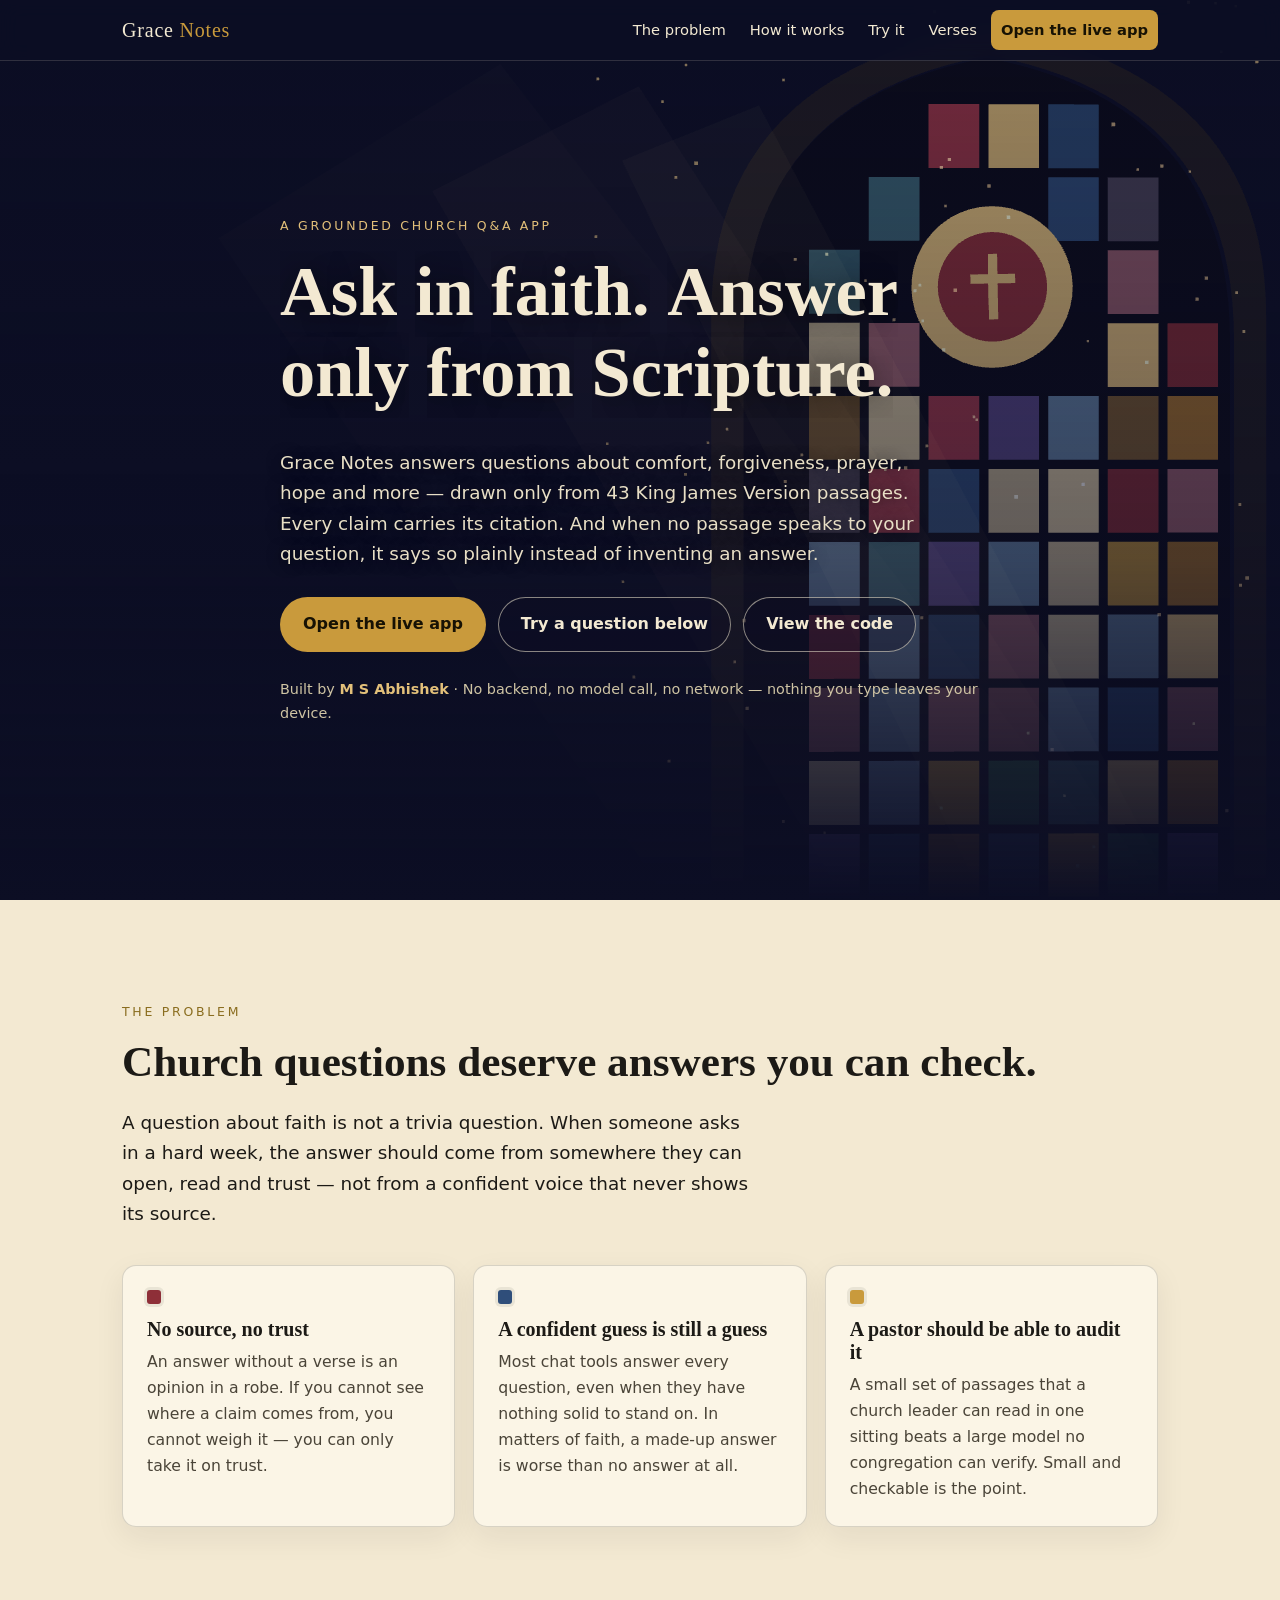
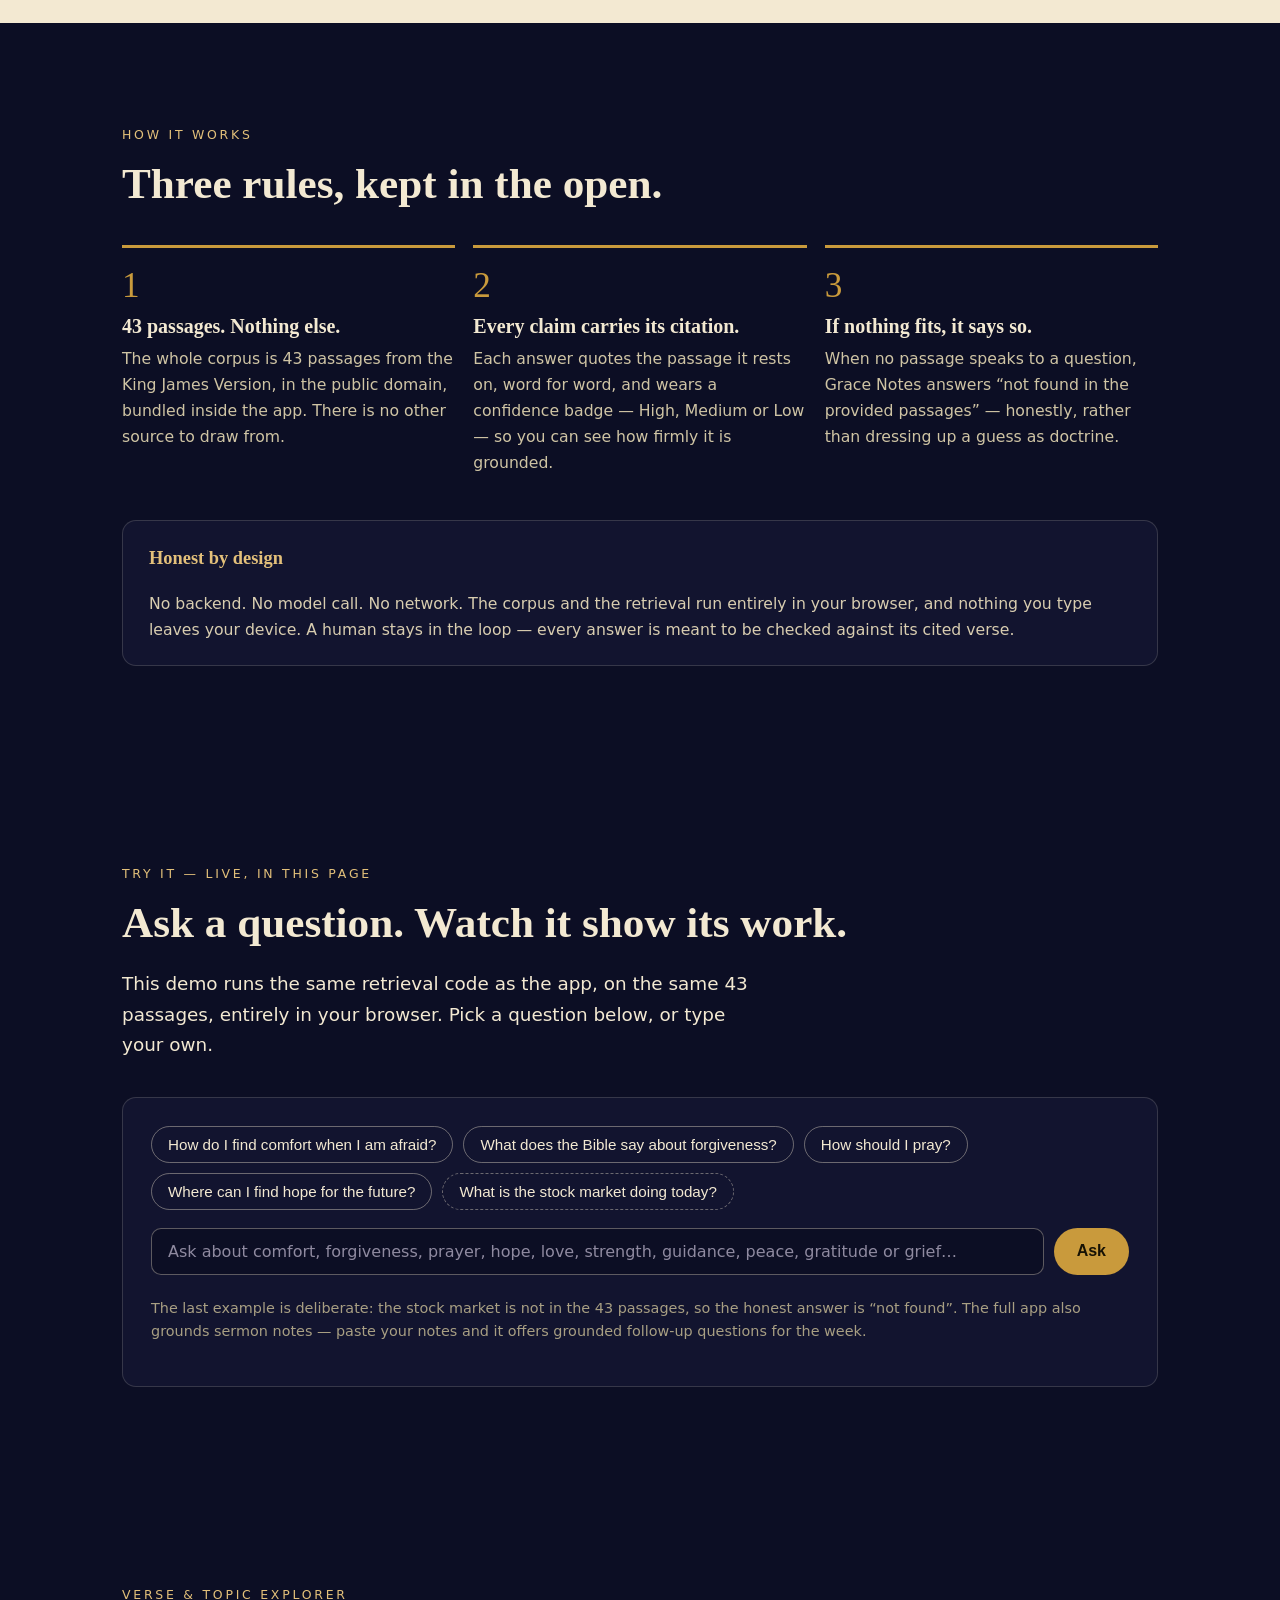
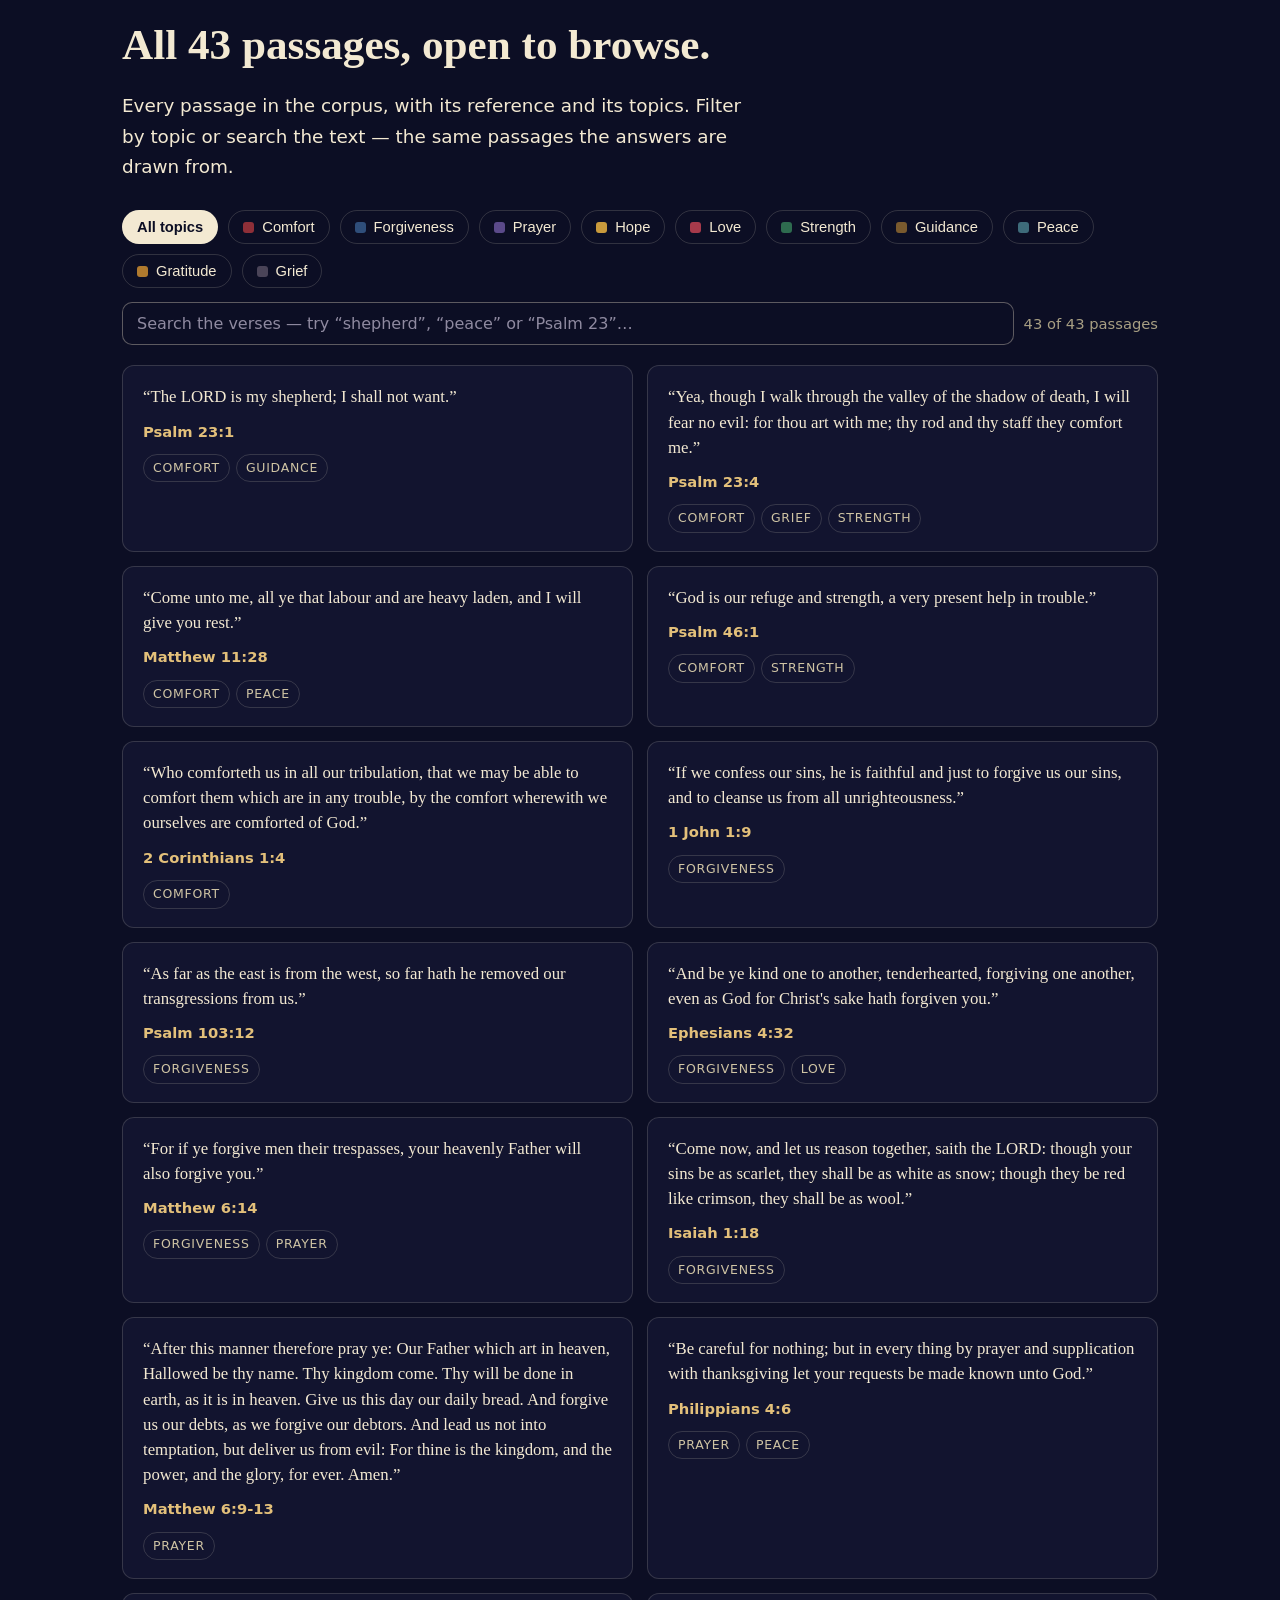
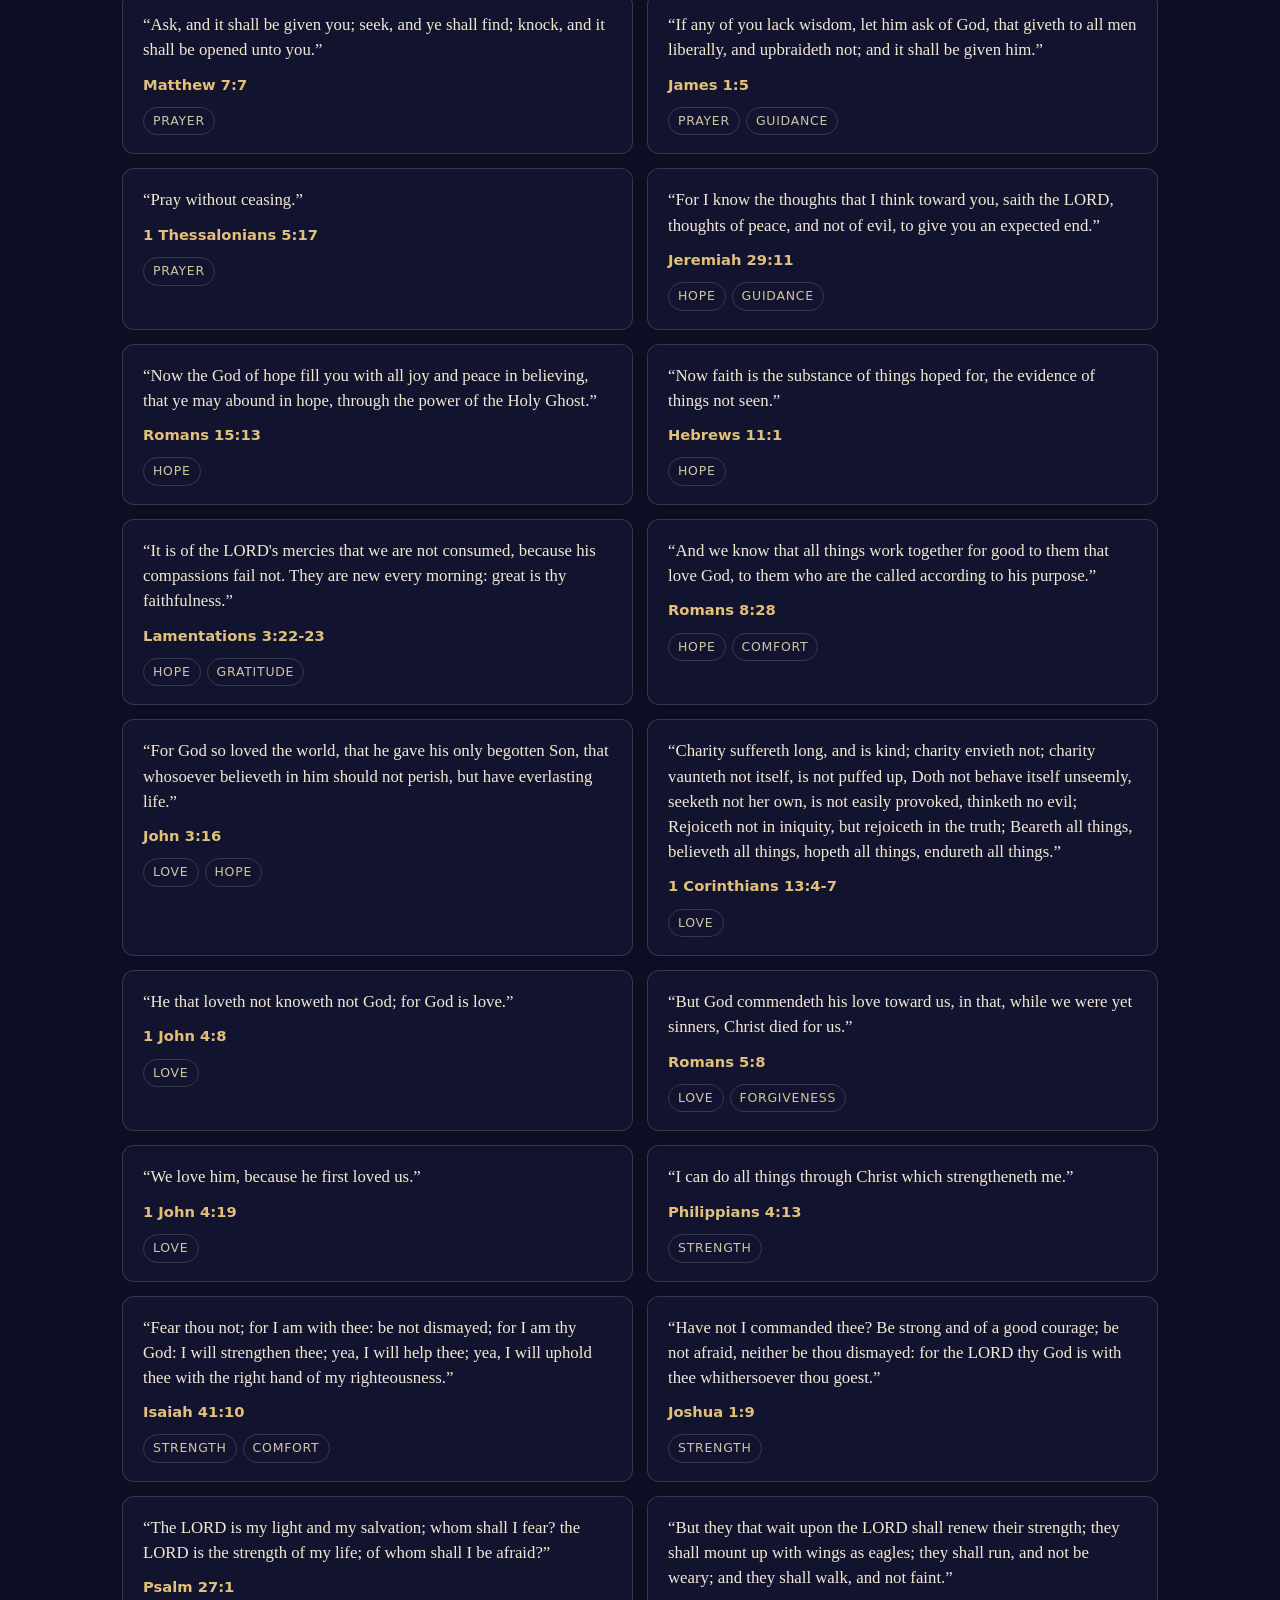
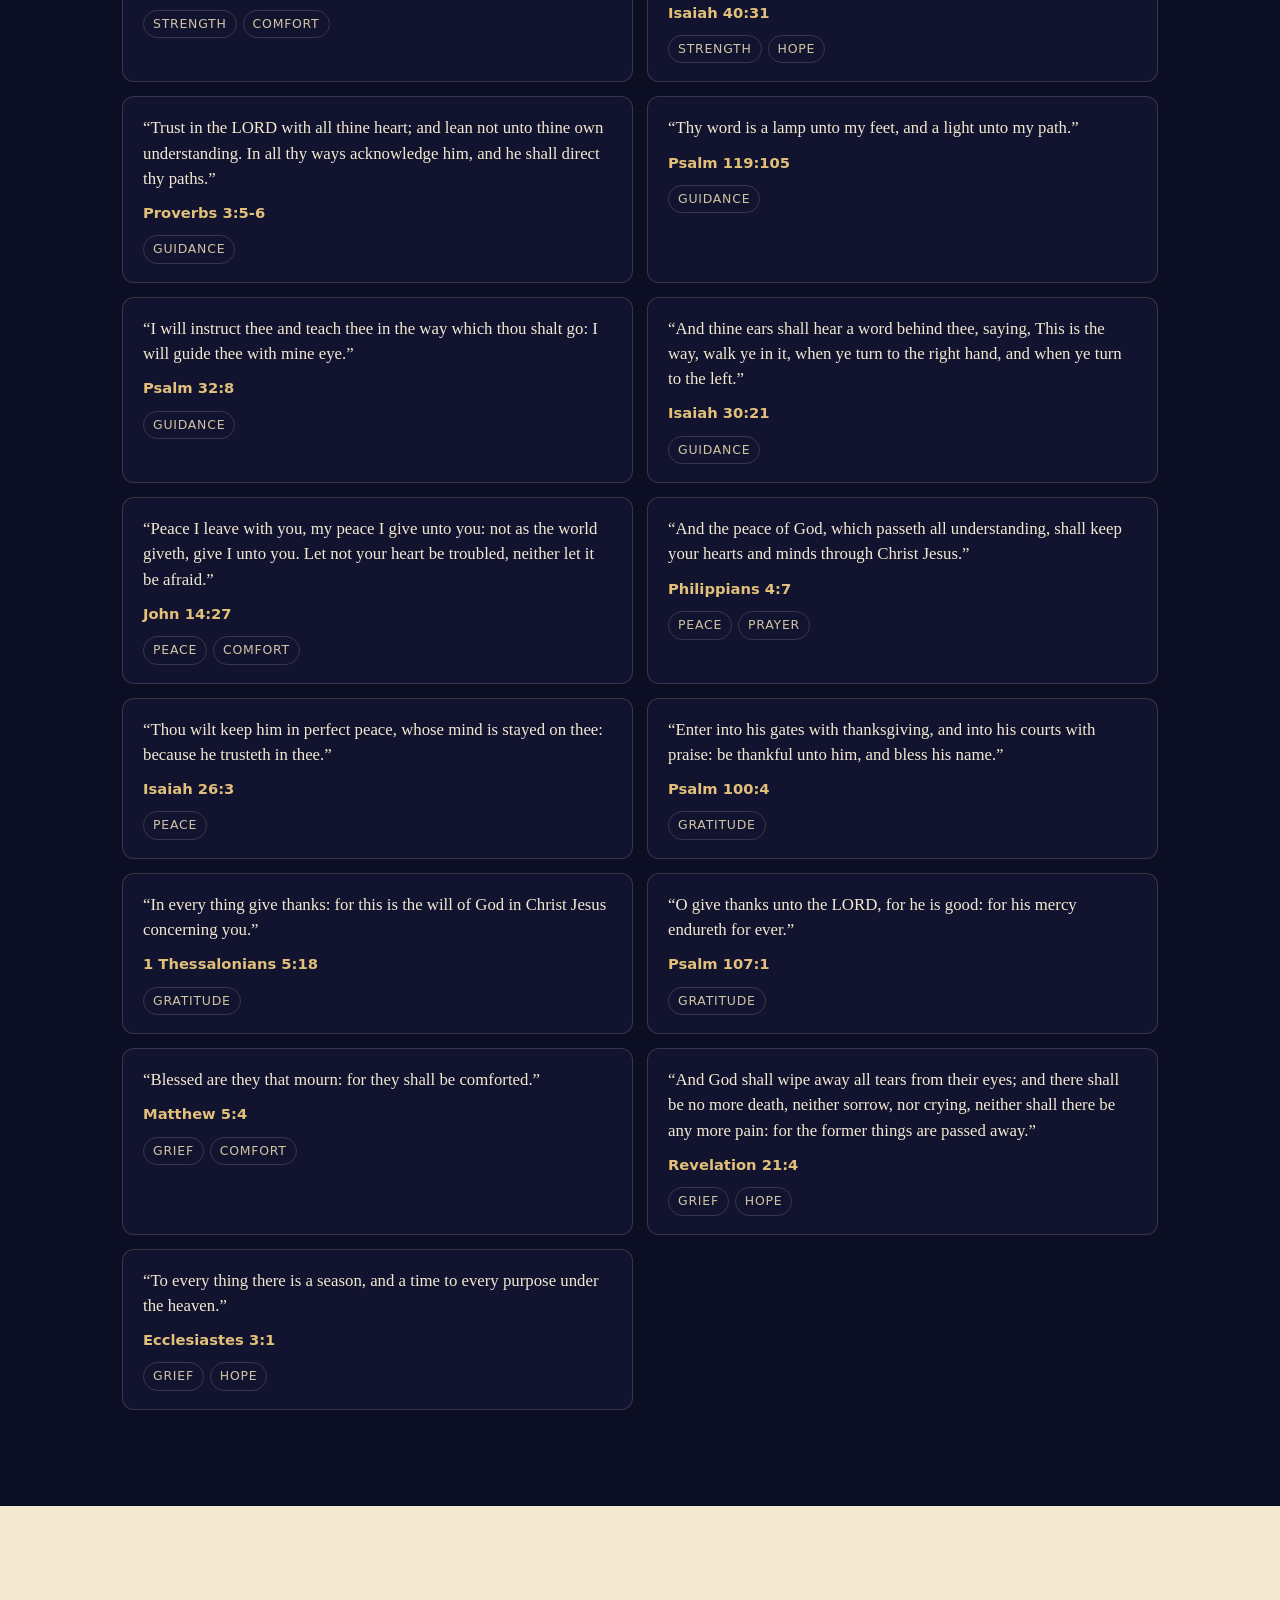
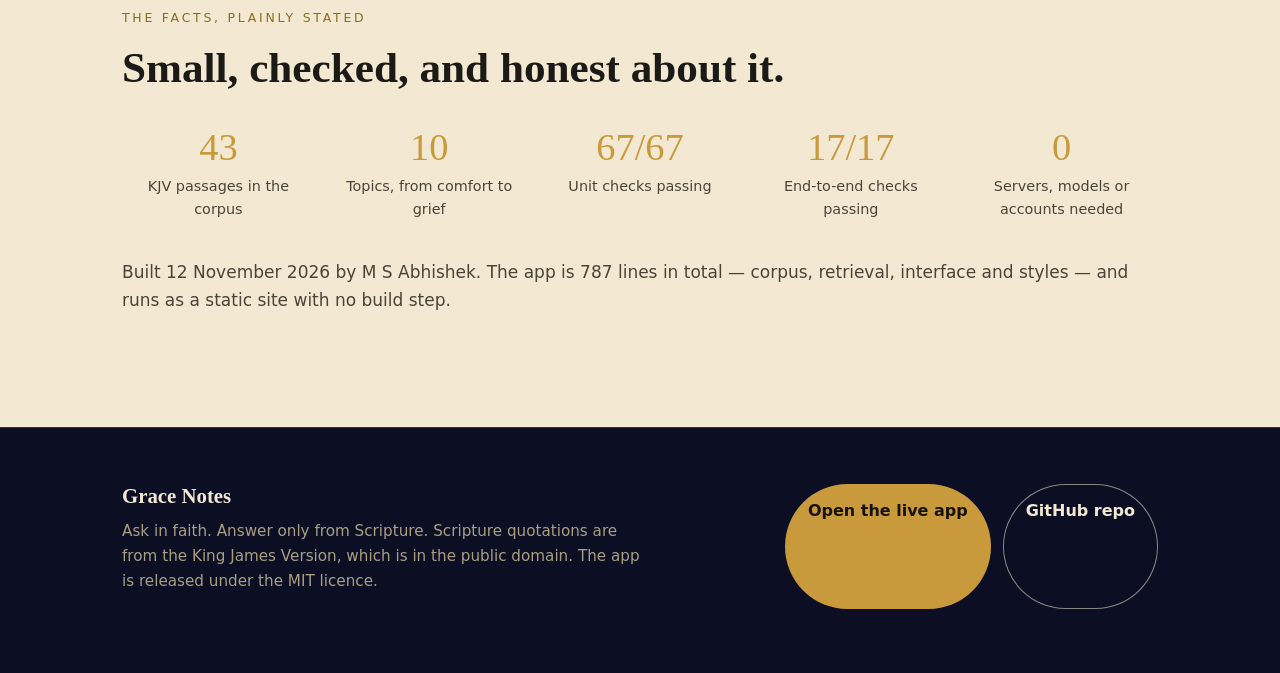
==== docs/index.html @ 662c493d "3D landing site: stained-glass cathedral hero (real Three.js r160), live grounded Q&A demo" ====
<!DOCTYPE html>
<html lang="en-GB">
<head>
<meta charset="utf-8">
<meta name="viewport" content="width=device-width, initial-scale=1">
<title>Grace Notes — Ask in faith. Answer only from Scripture.</title>
<meta name="description" content="Grace Notes is a small church Q&A app. Every answer comes from 43 King James Version passages, each claim with its citation. If no passage speaks to your question, it says so plainly.">
<link rel="icon" href="data:image/svg+xml,%3Csvg xmlns='http://www.w3.org/2000/svg' viewBox='0 0 32 32'%3E%3Crect width='32' height='32' rx='6' fill='%230c0e24'/%3E%3Cpath d='M16 4 L24 12 L24 26 L8 26 L8 12 Z' fill='%23c99a3c'/%3E%3Crect x='14' y='12' width='4' height='12' fill='%230c0e24'/%3E%3Crect x='10' y='17' width='12' height='3' fill='%230c0e24'/%3E%3C/svg%3E">
<link rel="stylesheet" href="css/style.css">
</head>
<body>

<header class="site-header">
  <div class="wrap">
    <a class="brand" href="#top">Grace <span>Notes</span></a>
    <nav aria-label="Sections">
      <a href="#problem">The problem</a>
      <a href="#how">How it works</a>
      <a href="#try">Try it</a>
      <a href="#verses">Verses</a>
      <a class="nav-cta" href="https://grace-notes-60qo0zrop-m-s-abhisheks-projects.vercel.app" target="_blank" rel="noopener">Open the live app</a>
    </nav>
  </div>
</header>

<main id="top">

  <!-- HERO -->
  <section class="hero" aria-label="Grace Notes">
    <canvas id="hero-canvas" aria-hidden="true"></canvas>
    <div class="wrap">
      <div class="hero-content">
        <p class="eyebrow">A grounded church Q&amp;A app</p>
        <h1 class="kinetic" id="hero-title">Ask in faith. Answer only from Scripture.</h1>
        <p class="lede">Grace Notes answers questions about comfort, forgiveness, prayer, hope and more — drawn only from 43 King James Version passages. Every claim carries its citation. And when no passage speaks to your question, it says so plainly instead of inventing an answer.</p>
        <div class="hero-actions">
          <a class="btn btn-gold" href="https://grace-notes-60qo0zrop-m-s-abhisheks-projects.vercel.app" target="_blank" rel="noopener">Open the live app</a>
          <a class="btn btn-ghost" href="#try">Try a question below</a>
          <a class="btn btn-ghost" href="https://github.com/MSAbhishek22/grace-notes" target="_blank" rel="noopener">View the code</a>
        </div>
        <p class="hero-note">Built by <strong>M S Abhishek</strong> · No backend, no model call, no network — nothing you type leaves your device.</p>
      </div>
    </div>
  </section>

  <!-- PROBLEM -->
  <section class="section section-light" id="problem">
    <div class="wrap">
      <p class="eyebrow reveal">The problem</p>
      <h2 class="reveal">Church questions deserve answers you can check.</h2>
      <p class="lede reveal" data-delay="1">A question about faith is not a trivia question. When someone asks in a hard week, the answer should come from somewhere they can open, read and trust — not from a confident voice that never shows its source.</p>
      <div class="cards">
        <article class="card reveal">
          <div class="pane-dot" style="background:#8e2f38"></div>
          <h3>No source, no trust</h3>
          <p>An answer without a verse is an opinion in a robe. If you cannot see where a claim comes from, you cannot weigh it — you can only take it on trust.</p>
        </article>
        <article class="card reveal" data-delay="1">
          <div class="pane-dot" style="background:#2f4e7a"></div>
          <h3>A confident guess is still a guess</h3>
          <p>Most chat tools answer every question, even when they have nothing solid to stand on. In matters of faith, a made-up answer is worse than no answer at all.</p>
        </article>
        <article class="card reveal" data-delay="2">
          <div class="pane-dot" style="background:#c99a3c"></div>
          <h3>A pastor should be able to audit it</h3>
          <p>A small set of passages that a church leader can read in one sitting beats a large model no congregation can verify. Small and checkable is the point.</p>
        </article>
      </div>
    </div>
  </section>

  <!-- HOW IT WORKS -->
  <section class="section" id="how">
    <div class="wrap">
      <p class="eyebrow reveal">How it works</p>
      <h2 class="reveal">Three rules, kept in the open.</h2>
      <div class="steps">
        <div class="step reveal">
          <div class="num">1</div>
          <h3>43 passages. Nothing else.</h3>
          <p>The whole corpus is 43 passages from the King James Version, in the public domain, bundled inside the app. There is no other source to draw from.</p>
        </div>
        <div class="step reveal" data-delay="1">
          <div class="num">2</div>
          <h3>Every claim carries its citation.</h3>
          <p>Each answer quotes the passage it rests on, word for word, and wears a confidence badge — High, Medium or Low — so you can see how firmly it is grounded.</p>
        </div>
        <div class="step reveal" data-delay="2">
          <div class="num">3</div>
          <h3>If nothing fits, it says so.</h3>
          <p>When no passage speaks to a question, Grace Notes answers “not found in the provided passages” — honestly, rather than dressing up a guess as doctrine.</p>
        </div>
      </div>
      <div class="honesty-strip reveal">
        <strong>Honest by design</strong>
        <p>No backend. No model call. No network. The corpus and the retrieval run entirely in your browser, and nothing you type leaves your device. A human stays in the loop — every answer is meant to be checked against its cited verse.</p>
      </div>
    </div>
  </section>

  <!-- LIVE DEMO -->
  <section class="section" id="try">
    <div class="wrap">
      <p class="eyebrow reveal">Try it — live, in this page</p>
      <h2 class="reveal">Ask a question. Watch it show its work.</h2>
      <p class="lede reveal" data-delay="1">This demo runs the same retrieval code as the app, on the same 43 passages, entirely in your browser. Pick a question below, or type your own.</p>
      <div class="demo-box reveal" data-delay="2">
        <div class="chips" role="group" aria-label="Example questions">
          <button type="button" class="chip" data-q="How do I find comfort when I am afraid?">How do I find comfort when I am afraid?</button>
          <button type="button" class="chip" data-q="What does the Bible say about forgiveness?">What does the Bible say about forgiveness?</button>
          <button type="button" class="chip" data-q="How should I pray?">How should I pray?</button>
          <button type="button" class="chip" data-q="Where can I find hope for the future?">Where can I find hope for the future?</button>
          <button type="button" class="chip chip-honest" data-q="What is the stock market doing today?">What is the stock market doing today?</button>
        </div>
        <form class="ask-row" id="ask-form">
          <label for="ask-input" class="sr-only" style="position:absolute;width:1px;height:1px;overflow:hidden;clip:rect(0 0 0 0);white-space:nowrap">Your question</label>
          <input id="ask-input" type="text" maxlength="500" autocomplete="off"
            placeholder="Ask about comfort, forgiveness, prayer, hope, love, strength, guidance, peace, gratitude or grief…">
          <button class="btn btn-gold" type="submit">Ask</button>
        </form>
        <div class="answer" id="answer" aria-live="polite"></div>
        <p class="demo-note">The last example is deliberate: the stock market is not in the 43 passages, so the honest answer is “not found”. The full app also grounds sermon notes — paste your notes and it offers grounded follow-up questions for the week.</p>
      </div>
    </div>
  </section>

  <!-- VERSE EXPLORER -->
  <section class="section" id="verses">
    <div class="wrap">
      <p class="eyebrow reveal">Verse &amp; topic explorer</p>
      <h2 class="reveal">All 43 passages, open to browse.</h2>
      <p class="lede reveal" data-delay="1">Every passage in the corpus, with its reference and its topics. Filter by topic or search the text — the same passages the answers are drawn from.</p>
      <div class="topic-filter reveal" data-delay="2" id="topic-filter" role="group" aria-label="Filter by topic"></div>
      <div class="explorer-tools reveal" data-delay="2">
        <label for="verse-search" class="sr-only" style="position:absolute;width:1px;height:1px;overflow:hidden;clip:rect(0 0 0 0);white-space:nowrap">Search passages</label>
        <input id="verse-search" type="search" placeholder="Search the verses — try “shepherd”, “peace” or “Psalm 23”…">
        <span class="explorer-count" id="verse-count"></span>
      </div>
      <div class="verse-grid" id="verse-grid"></div>
    </div>
  </section>

  <!-- FACTS -->
  <section class="section section-light" id="facts">
    <div class="wrap">
      <p class="eyebrow reveal">The facts, plainly stated</p>
      <h2 class="reveal">Small, checked, and honest about it.</h2>
      <div class="facts">
        <div class="fact reveal"><div class="num">43</div><div class="lbl">KJV passages in the corpus</div></div>
        <div class="fact reveal" data-delay="1"><div class="num">10</div><div class="lbl">Topics, from comfort to grief</div></div>
        <div class="fact reveal" data-delay="1"><div class="num">67/67</div><div class="lbl">Unit checks passing</div></div>
        <div class="fact reveal" data-delay="2"><div class="num">17/17</div><div class="lbl">End-to-end checks passing</div></div>
        <div class="fact reveal" data-delay="2"><div class="num">0</div><div class="lbl">Servers, models or accounts needed</div></div>
      </div>
      <p class="reveal" style="margin-top:36px; color:var(--ink-soft)">Built 12 November 2026 by M S Abhishek. The app is 787 lines in total — corpus, retrieval, interface and styles — and runs as a static site with no build step.</p>
    </div>
  </section>

</main>

<footer class="site-footer">
  <div class="wrap foot-grid">
    <div>
      <h3>Grace Notes</h3>
      <p>Ask in faith. Answer only from Scripture. Scripture quotations are from the King James Version, which is in the public domain. The app is released under the MIT licence.</p>
    </div>
    <div class="foot-links">
      <a class="btn btn-gold" href="https://grace-notes-60qo0zrop-m-s-abhisheks-projects.vercel.app" target="_blank" rel="noopener">Open the live app</a>
      <a class="btn btn-ghost" href="https://github.com/MSAbhishek22/grace-notes" target="_blank" rel="noopener">GitHub repo</a>
    </div>
  </div>
</footer>

<script src="js/corpus.js"></script>
<script src="js/retrieval.js"></script>
<script src="js/main.js"></script>
<script type="module" src="js/hero.js"></script>
</body>
</html>
---- docs/css/style.css ----
/* Grace Notes — landing site.
   Styles: stained-glass colour + cinematic light + parchment editorial.
   Animation: scroll reveal + kinetic typography + parallax. Transform + opacity only. */
:root {
  --night: #0c0e24;
  --night-2: #12142f;
  --night-3: #1a1d40;
  --parchment: #f3e9d2;
  --parchment-2: #eadfc3;
  --ink: #1c1a16;
  --ink-soft: #4a4438;
  --gold: #c99a3c;
  --gold-soft: #e3c07a;
  --line-dark: rgba(243, 233, 210, 0.16);
  --line-light: rgba(28, 26, 22, 0.16);
  --radius: 14px;
  --serif: "Iowan Old Style", "Palatino Linotype", Palatino, Georgia, serif;
  --sans: system-ui, -apple-system, "Segoe UI", Roboto, Helvetica, Arial, sans-serif;
}

* { box-sizing: border-box; }

html { scroll-behavior: smooth; }

body {
  margin: 0;
  background: var(--night);
  color: var(--parchment);
  font-family: var(--sans);
  font-size: 17px;
  line-height: 1.65;
  -webkit-font-smoothing: antialiased;
}

a { color: var(--gold-soft); }
a:focus-visible, button:focus-visible, input:focus-visible {
  outline: 3px solid var(--gold);
  outline-offset: 3px;
}

h1, h2, h3 { font-family: var(--serif); font-weight: 600; line-height: 1.15; margin: 0 0 0.5em; }
p { margin: 0 0 1em; }

.wrap { max-width: 1080px; margin: 0 auto; padding: 0 22px; }

.eyebrow {
  display: inline-block;
  font-size: 0.78rem;
  letter-spacing: 0.22em;
  text-transform: uppercase;
  color: var(--gold-soft);
  margin-bottom: 14px;
}

.section { padding: 96px 0; }
.section h2 { font-size: clamp(1.9rem, 4vw, 2.7rem); }
.lede { font-size: 1.15rem; max-width: 640px; }

/* ---------- Header ---------- */
.site-header {
  position: fixed; inset: 0 0 auto 0; z-index: 20;
  background: rgba(12, 14, 36, 0.82);
  backdrop-filter: blur(10px);
  border-bottom: 1px solid var(--line-dark);
}
.site-header .wrap {
  display: flex; align-items: center; gap: 18px;
  min-height: 60px; padding-top: 0; padding-bottom: 0;
}
.brand {
  font-family: var(--serif); font-size: 1.25rem; letter-spacing: 0.04em;
  color: var(--parchment); text-decoration: none; white-space: nowrap;
}
.brand span { color: var(--gold); }
.site-header nav { margin-left: auto; display: flex; gap: 4px; flex-wrap: wrap; }
.site-header nav a {
  color: var(--parchment); text-decoration: none; font-size: 0.92rem;
  padding: 8px 10px; border-radius: 8px;
}
.site-header nav a:hover { background: rgba(243, 233, 210, 0.1); }
.nav-cta {
  background: var(--gold); color: #171204 !important; font-weight: 600;
}
.nav-cta:hover { background: var(--gold-soft) !important; }

/* ---------- Hero ---------- */
.hero { position: relative; min-height: 100svh; display: flex; align-items: center; overflow: hidden; }
#hero-canvas {
  position: absolute; inset: 0; width: 100%; height: 100%;
  display: block;
}
.hero::after {
  content: ""; position: absolute; inset: 0; pointer-events: none;
  background: linear-gradient(180deg, rgba(12,14,36,0.25) 0%, rgba(12,14,36,0.55) 62%, var(--night) 100%);
}
.hero-content { position: relative; z-index: 2; padding: 140px 0 90px; max-width: 720px; }
.hero h1 {
  font-size: clamp(2.6rem, 6.4vw, 4.4rem);
  text-shadow: 0 2px 30px rgba(0, 0, 0, 0.6);
}
.hero h1 em { font-style: normal; color: var(--gold-soft); }
.hero .lede { color: #e8dfc6; text-shadow: 0 1px 14px rgba(0, 0, 0, 0.7); }
.hero-actions { display: flex; gap: 12px; flex-wrap: wrap; margin-top: 28px; }
.btn {
  display: inline-block; padding: 13px 22px; border-radius: 999px;
  font-weight: 600; font-size: 1rem; text-decoration: none; border: 1px solid transparent;
  cursor: pointer; transition: transform 0.25s ease, opacity 0.25s ease, background 0.25s ease;
}
.btn:hover { transform: translateY(-2px); }
.btn-gold { background: var(--gold); color: #171204; }
.btn-gold:hover { background: var(--gold-soft); }
.btn-ghost { border-color: rgba(243, 233, 210, 0.55); color: var(--parchment); background: rgba(12, 14, 36, 0.35); }
.btn-ghost:hover { border-color: var(--parchment); }
.hero-note { margin-top: 26px; font-size: 0.9rem; color: #cfc4a4; }
.hero-note strong { color: var(--gold-soft); font-weight: 600; }

/* Kinetic typography: words rise in one by one. Transform + opacity only. */
.kinetic .word {
  display: inline-block; overflow: hidden; vertical-align: bottom; padding-bottom: 0.08em; margin-bottom: -0.08em;
}
.kinetic .word > span {
  display: inline-block; transform: translateY(110%); opacity: 0;
  transition: transform 0.7s cubic-bezier(0.2, 0.7, 0.2, 1), opacity 0.7s ease;
}
.kinetic.in .word > span { transform: translateY(0); opacity: 1; }

/* Scroll reveal. Transform + opacity only. */
.reveal { opacity: 0; transform: translateY(26px); transition: opacity 0.7s ease, transform 0.7s cubic-bezier(0.2, 0.7, 0.2, 1); }
.reveal.in { opacity: 1; transform: translateY(0); }
.reveal[data-delay="1"] { transition-delay: 0.12s; }
.reveal[data-delay="2"] { transition-delay: 0.24s; }
.reveal[data-delay="3"] { transition-delay: 0.36s; }

/* ---------- Light (parchment) sections ---------- */
.section-light { background: var(--parchment); color: var(--ink); }
.section-light .eyebrow { color: #8a6d1f; }
.section-light a { color: #7a5c14; }

/* ---------- Problem ---------- */
.cards { display: grid; grid-template-columns: repeat(3, 1fr); gap: 18px; margin-top: 36px; }
.card {
  background: #fbf5e6; border: 1px solid var(--line-light);
  border-radius: var(--radius); padding: 24px;
  box-shadow: 0 10px 30px rgba(28, 26, 22, 0.07);
}
.card h3 { font-size: 1.25rem; margin-bottom: 8px; }
.card p { color: var(--ink-soft); margin: 0; font-size: 0.98rem; }
.card .pane-dot {
  width: 14px; height: 14px; border-radius: 3px; margin-bottom: 14px;
  box-shadow: 0 0 0 3px rgba(28, 26, 22, 0.08);
}

/* ---------- How it works ---------- */
.steps { display: grid; grid-template-columns: repeat(3, 1fr); gap: 18px; margin-top: 36px; counter-reset: step; }
.step {
  border-top: 3px solid var(--gold); padding-top: 20px;
}
.step .num {
  font-family: var(--serif); font-size: 2.2rem; color: var(--gold); line-height: 1;
}
.step h3 { margin: 12px 0 8px; font-size: 1.25rem; }
.step p { color: #cfc4a4; margin: 0; font-size: 0.98rem; }
.honesty-strip {
  margin-top: 44px; border: 1px solid var(--line-dark); border-radius: var(--radius);
  padding: 22px 26px; background: var(--night-2);
  display: flex; gap: 18px; align-items: baseline; flex-wrap: wrap;
}
.honesty-strip strong { font-family: var(--serif); font-size: 1.15rem; color: var(--gold-soft); white-space: nowrap; }
.honesty-strip p { margin: 0; color: #d8cdb0; font-size: 0.98rem; }

/* ---------- Demo ---------- */
.demo-box {
  margin-top: 36px; background: var(--night-2); border: 1px solid var(--line-dark);
  border-radius: var(--radius); padding: 28px;
}
.chips { display: flex; flex-wrap: wrap; gap: 10px; margin-bottom: 18px; }
.chip {
  background: transparent; border: 1px solid rgba(243, 233, 210, 0.4); color: var(--parchment);
  border-radius: 999px; padding: 9px 16px; font-size: 0.95rem; cursor: pointer;
  transition: transform 0.2s ease, background 0.2s ease, border-color 0.2s ease;
}
.chip:hover { transform: translateY(-2px); border-color: var(--gold-soft); background: rgba(201, 154, 60, 0.14); }
.chip[aria-pressed="true"] { background: var(--gold); border-color: var(--gold); color: #171204; font-weight: 600; }
.chip-honest { border-style: dashed; }
.ask-row { display: flex; gap: 10px; }
.ask-row input {
  flex: 1; min-width: 0; background: var(--night); color: var(--parchment);
  border: 1px solid rgba(243, 233, 210, 0.35); border-radius: 10px;
  padding: 13px 16px; font-size: 1rem; font-family: inherit;
}
.ask-row input::placeholder { color: #8f8aa0; }
.answer { margin-top: 22px; }
.answer-card {
  border: 1px solid var(--line-dark); border-left: 4px solid var(--gold);
  border-radius: 10px; padding: 22px 24px; background: rgba(12, 14, 36, 0.6);
}
.answer-card.not-found { border-left-color: #8e2f38; }
.answer-head { display: flex; align-items: center; gap: 12px; flex-wrap: wrap; margin-bottom: 10px; }
.badge {
  display: inline-block; font-size: 0.8rem; font-weight: 700; letter-spacing: 0.08em;
  text-transform: uppercase; padding: 4px 10px; border-radius: 999px;
}
.badge-high { background: #2e6b4f; color: #eaf6ee; }
.badge-medium { background: #b07a2e; color: #fff6e3; }
.badge-low { background: #5b4a8a; color: #efe9fb; }
.badge-notfound { background: #8e2f38; color: #fbe9e7; }
.answer-head .label { font-size: 0.85rem; letter-spacing: 0.14em; text-transform: uppercase; color: #a89f83; }
.answer-text { white-space: pre-line; margin: 0 0 14px; }
.answer-text strong { color: var(--gold-soft); font-weight: 600; }
.verse-quote {
  margin: 0 0 16px; padding: 14px 18px; border-left: 3px solid var(--gold);
  background: rgba(201, 154, 60, 0.08); font-family: var(--serif); font-size: 1.08rem;
}
.verse-quote cite { display: block; margin-top: 8px; font-family: var(--sans); font-style: normal; font-size: 0.85rem; color: var(--gold-soft); }
.sources { list-style: none; margin: 0; padding: 0; font-size: 0.92rem; color: #cfc4a4; }
.sources li { padding: 4px 0; border-top: 1px dashed rgba(243, 233, 210, 0.14); }
.sources li:first-child { border-top: 0; }
.demo-note { margin-top: 18px; font-size: 0.9rem; color: #a89f83; }

/* ---------- Explorer ---------- */
.topic-filter { display: flex; flex-wrap: wrap; gap: 10px; margin: 28px 0 8px; }
.topic-btn {
  border: 1px solid var(--line-dark); background: transparent; color: var(--parchment);
  border-radius: 999px; padding: 8px 14px; font-size: 0.92rem; cursor: pointer;
  display: inline-flex; align-items: center; gap: 8px;
  transition: transform 0.2s ease, background 0.2s ease;
}
.topic-btn:hover { transform: translateY(-2px); }
.topic-btn[aria-pressed="true"] { background: var(--parchment); color: var(--night); font-weight: 600; }
.topic-btn .swatch { width: 11px; height: 11px; border-radius: 3px; display: inline-block; }
.explorer-tools { display: flex; gap: 10px; align-items: center; flex-wrap: wrap; margin: 14px 0 20px; }
.explorer-tools input {
  flex: 1; min-width: 220px; background: var(--night); color: var(--parchment);
  border: 1px solid rgba(243, 233, 210, 0.35); border-radius: 10px;
  padding: 11px 14px; font-size: 1rem; font-family: inherit;
}
.explorer-tools input::placeholder { color: #8f8aa0; }
.explorer-count { font-size: 0.92rem; color: #a89f83; white-space: nowrap; }
.verse-grid { display: grid; grid-template-columns: repeat(2, 1fr); gap: 14px; }
.verse-card {
  background: var(--night-2); border: 1px solid var(--line-dark);
  border-radius: 12px; padding: 18px 20px;
}
.verse-card blockquote { margin: 0 0 10px; font-family: var(--serif); font-size: 1.05rem; line-height: 1.5; }
.verse-card .ref { color: var(--gold-soft); font-weight: 600; font-size: 0.92rem; }
.verse-tags { margin-top: 10px; display: flex; flex-wrap: wrap; gap: 6px; }
.verse-tags span {
  font-size: 0.78rem; letter-spacing: 0.06em; text-transform: uppercase;
  border: 1px solid var(--line-dark); border-radius: 999px; padding: 3px 9px; color: #cfc4a4;
}
.verse-empty { padding: 30px 0; color: #a89f83; }

/* ---------- Facts ---------- */
.facts { display: grid; grid-template-columns: repeat(5, 1fr); gap: 18px; margin-top: 36px; text-align: center; }
.fact .num { font-family: var(--serif); font-size: 2.4rem; color: var(--gold); line-height: 1; }
.fact .lbl { font-size: 0.9rem; color: var(--ink-soft); margin-top: 8px; }

/* ---------- Footer ---------- */
.site-footer { border-top: 1px solid var(--line-dark); padding: 56px 0 64px; }
.site-footer .foot-grid { display: flex; gap: 40px; flex-wrap: wrap; justify-content: space-between; }
.site-footer h3 { font-size: 1.3rem; }
.site-footer p { color: #a89f83; font-size: 0.95rem; max-width: 520px; }
.foot-links { display: flex; gap: 12px; flex-wrap: wrap; }

/* ---------- Responsive ---------- */
@media (max-width: 820px) {
  .cards, .steps { grid-template-columns: 1fr; }
  .verse-grid { grid-template-columns: 1fr; }
  .facts { grid-template-columns: repeat(2, 1fr); }
  .site-header nav a:not(.nav-cta) { display: none; }
  .section { padding: 72px 0; }
  .ask-row { flex-direction: column; }
  .ask-row .btn { text-align: center; }
}

/* ---------- Reduced motion ---------- */
@media (prefers-reduced-motion: reduce) {
  html { scroll-behavior: auto; }
  .reveal { opacity: 1; transform: none; transition: none; }
  .kinetic .word > span { transform: none; opacity: 1; transition: none; }
  .btn, .chip, .topic-btn { transition: none; }
  .btn:hover, .chip:hover, .topic-btn:hover { transform: none; }
}
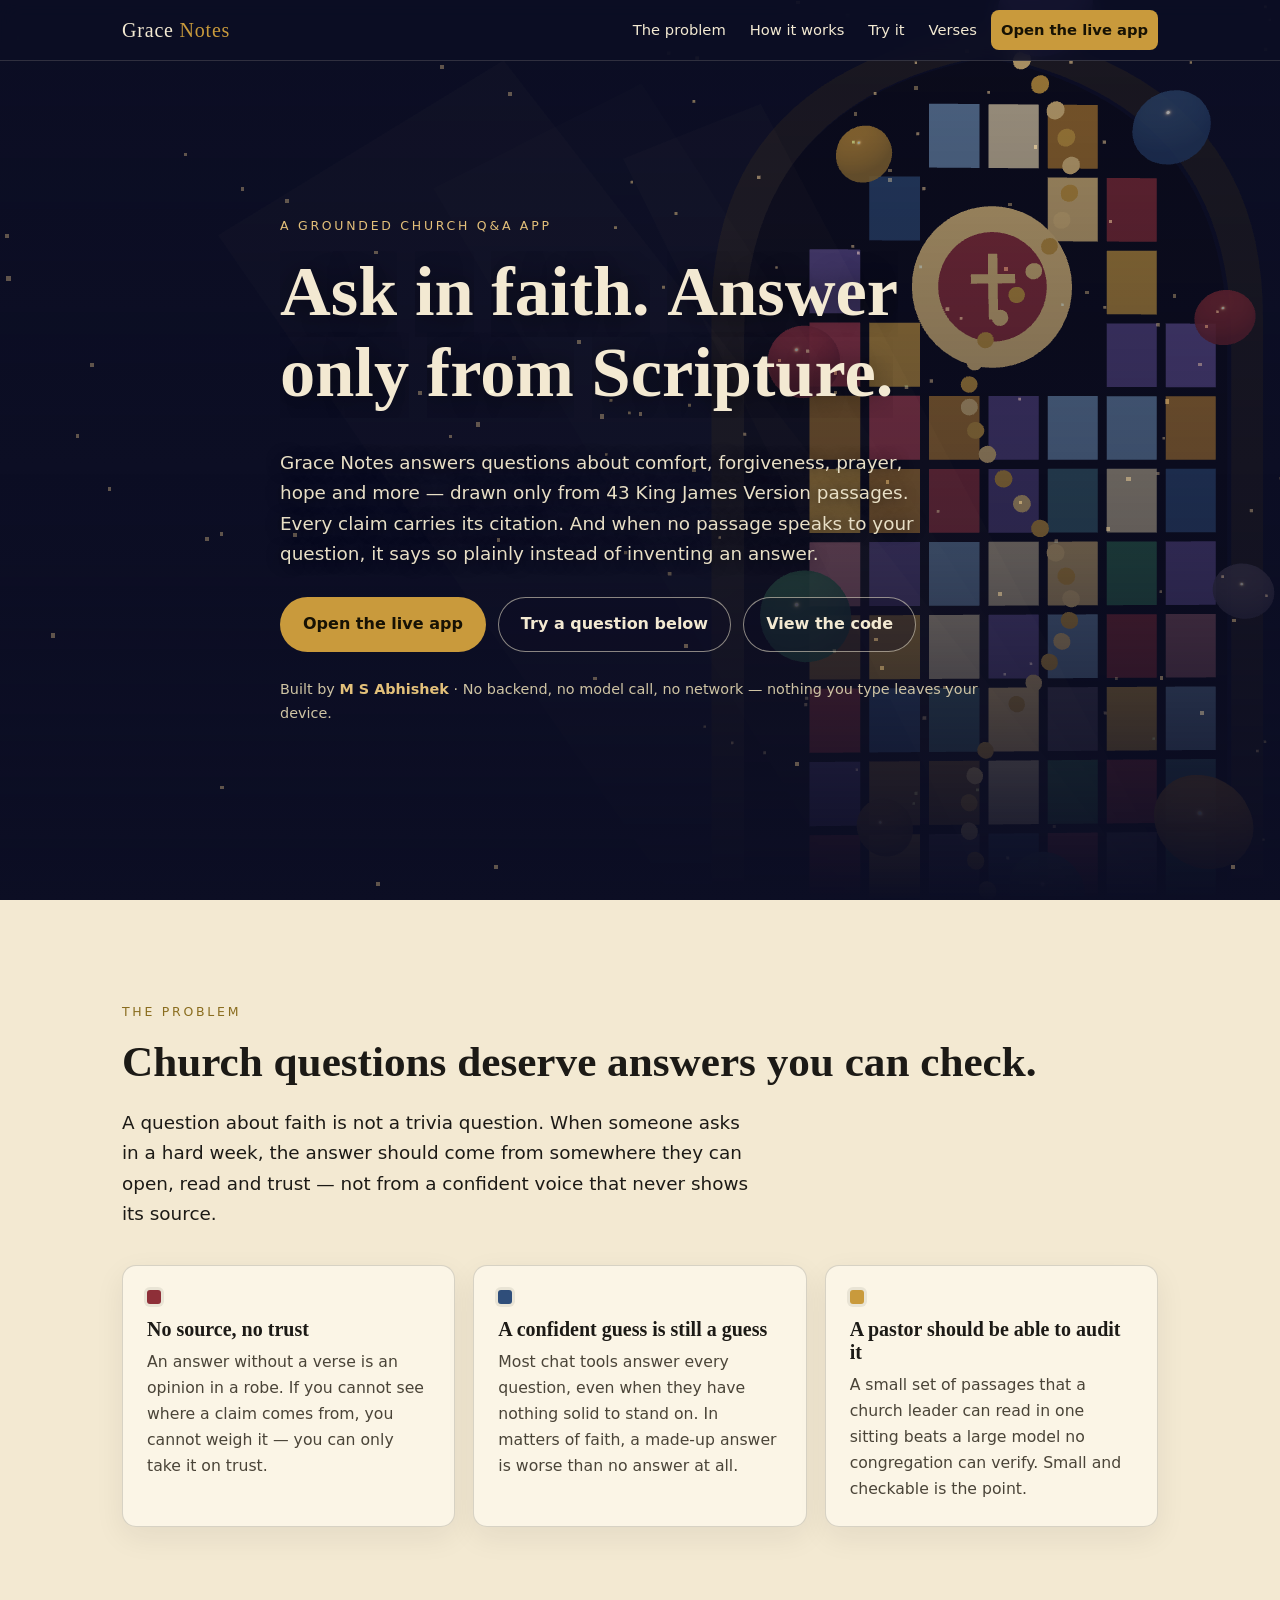
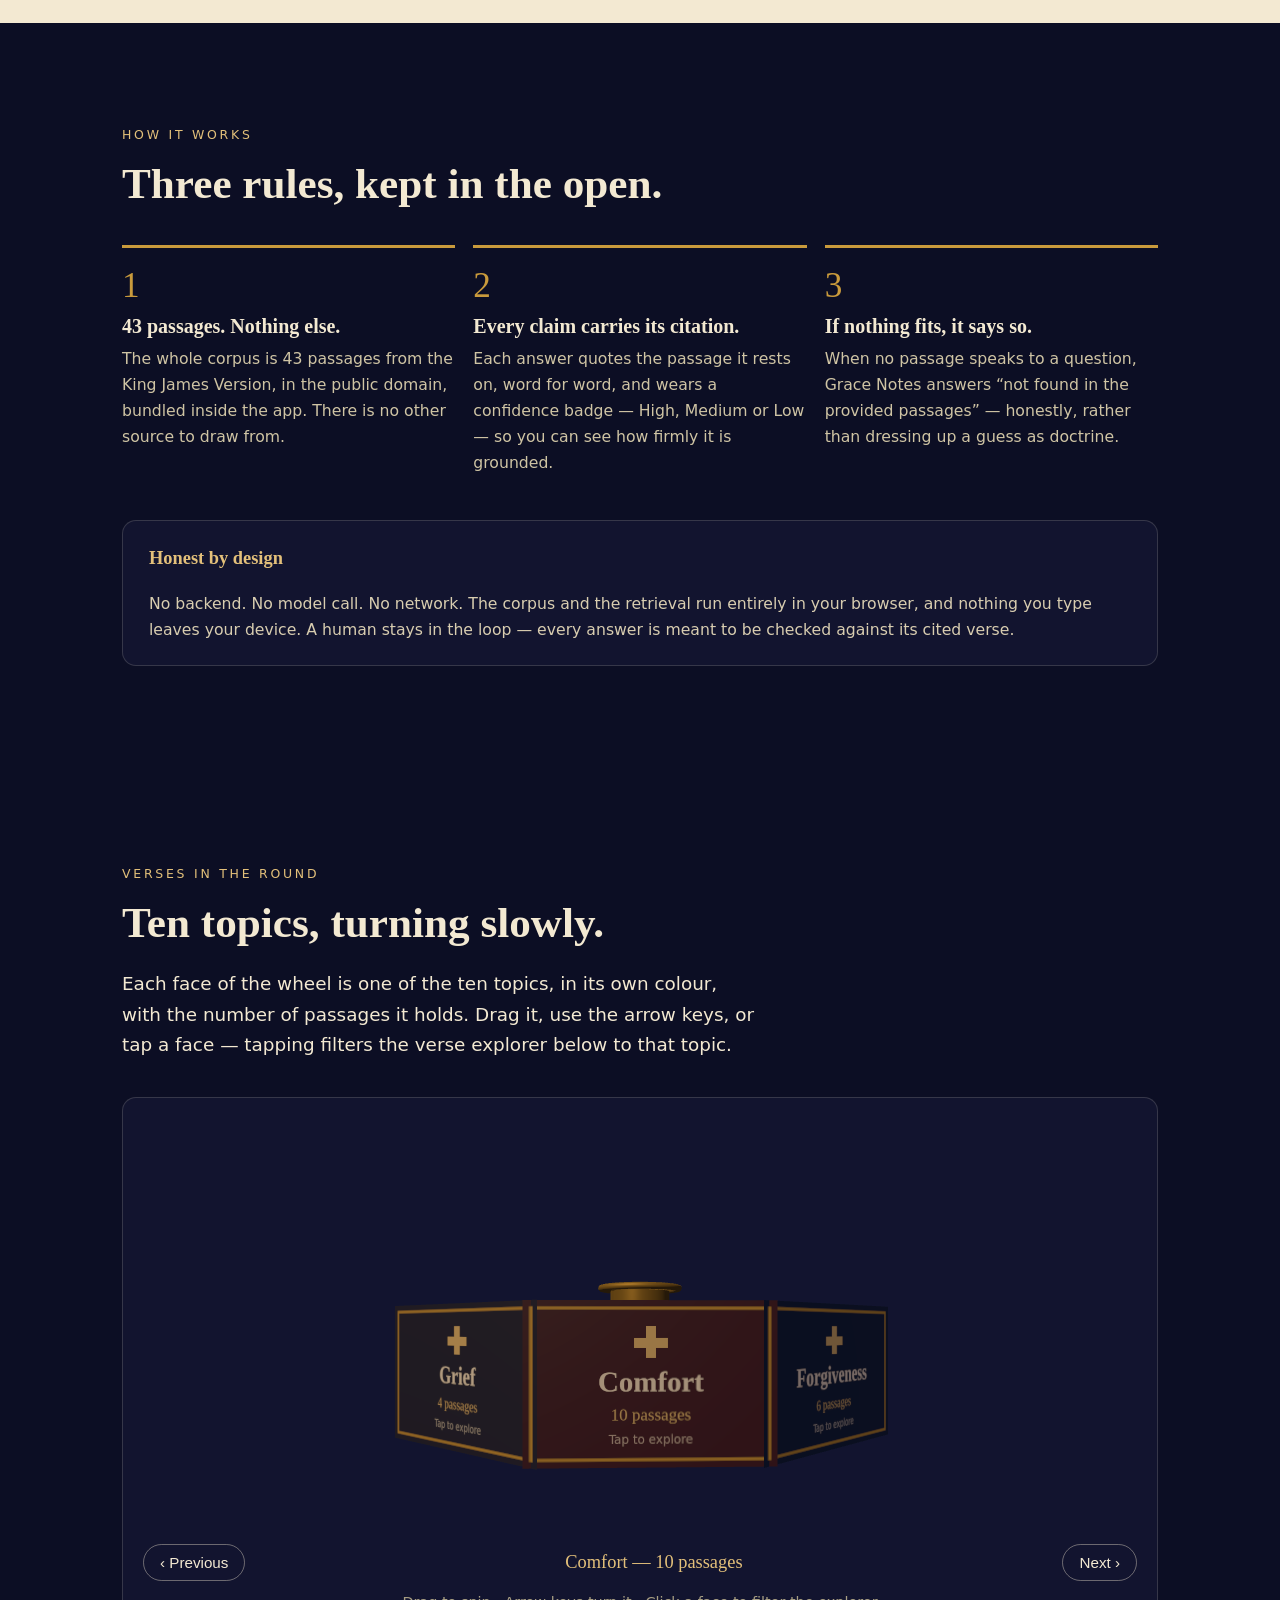
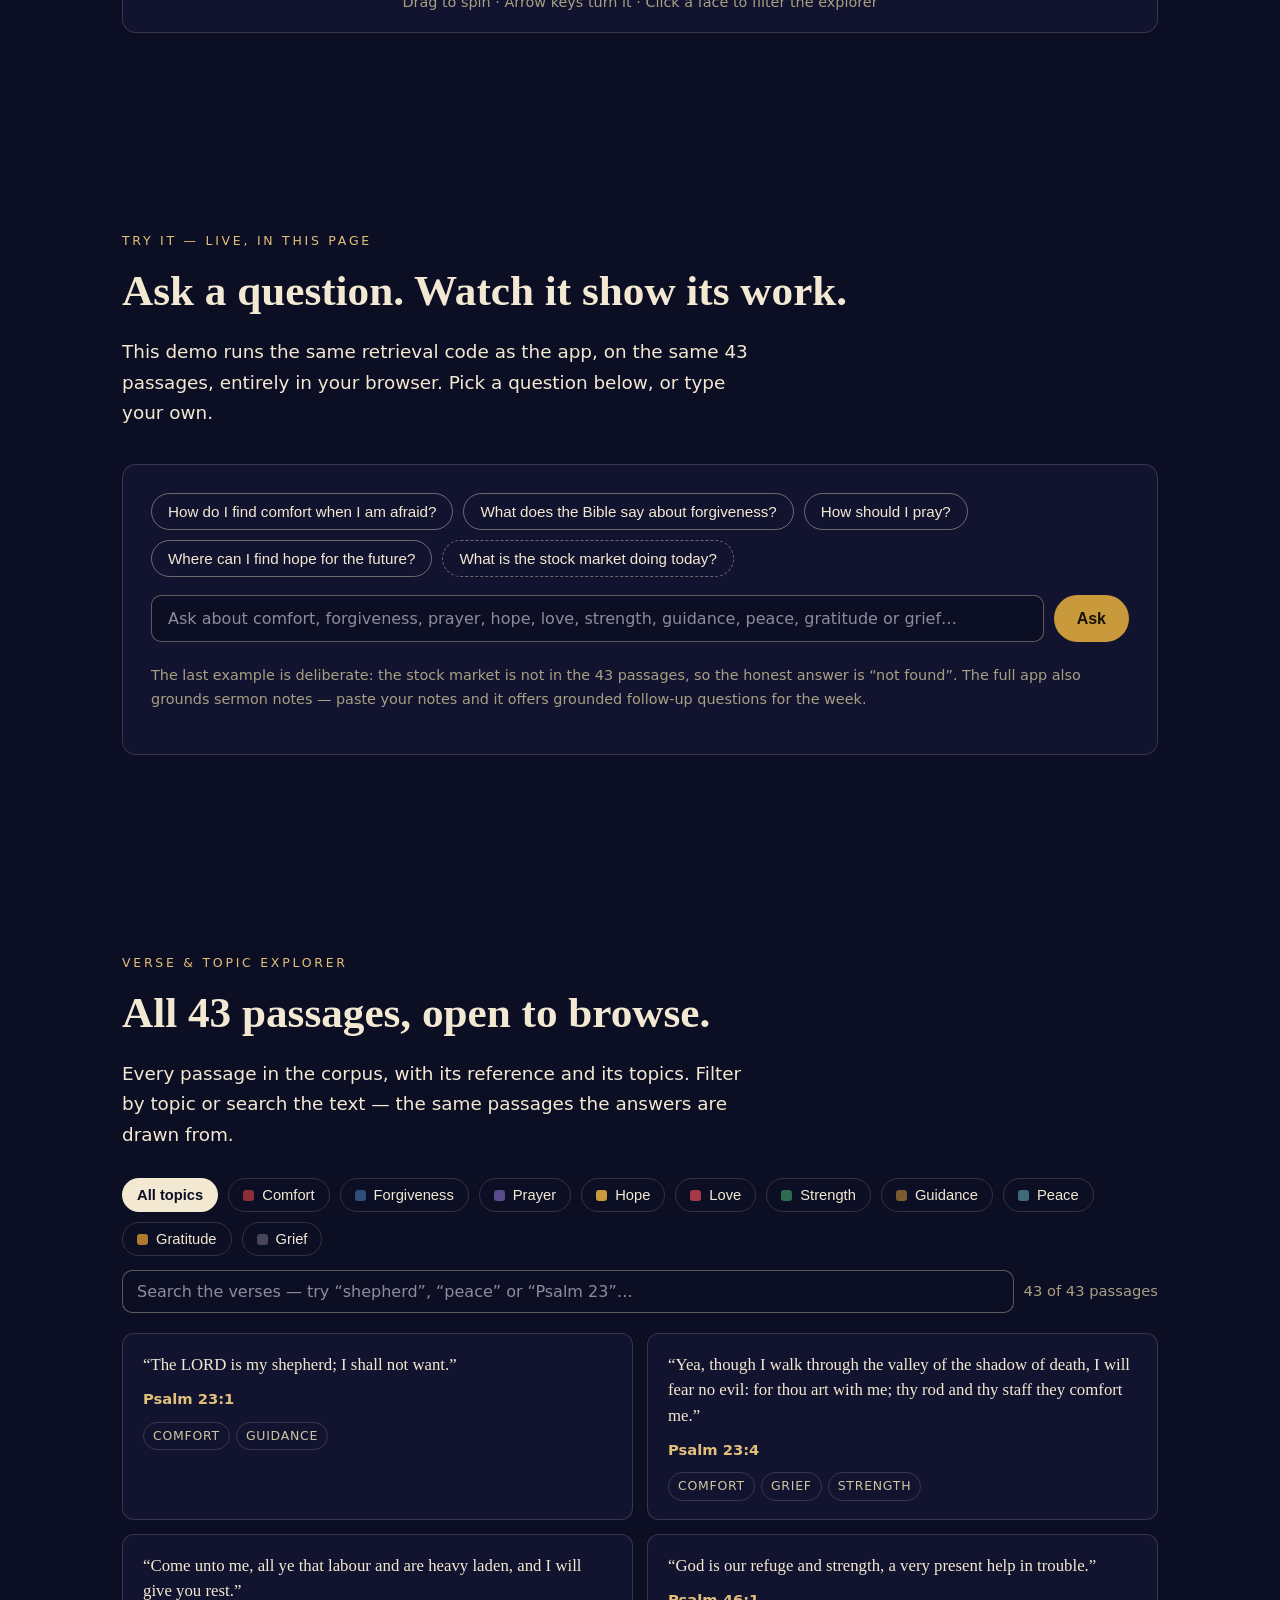
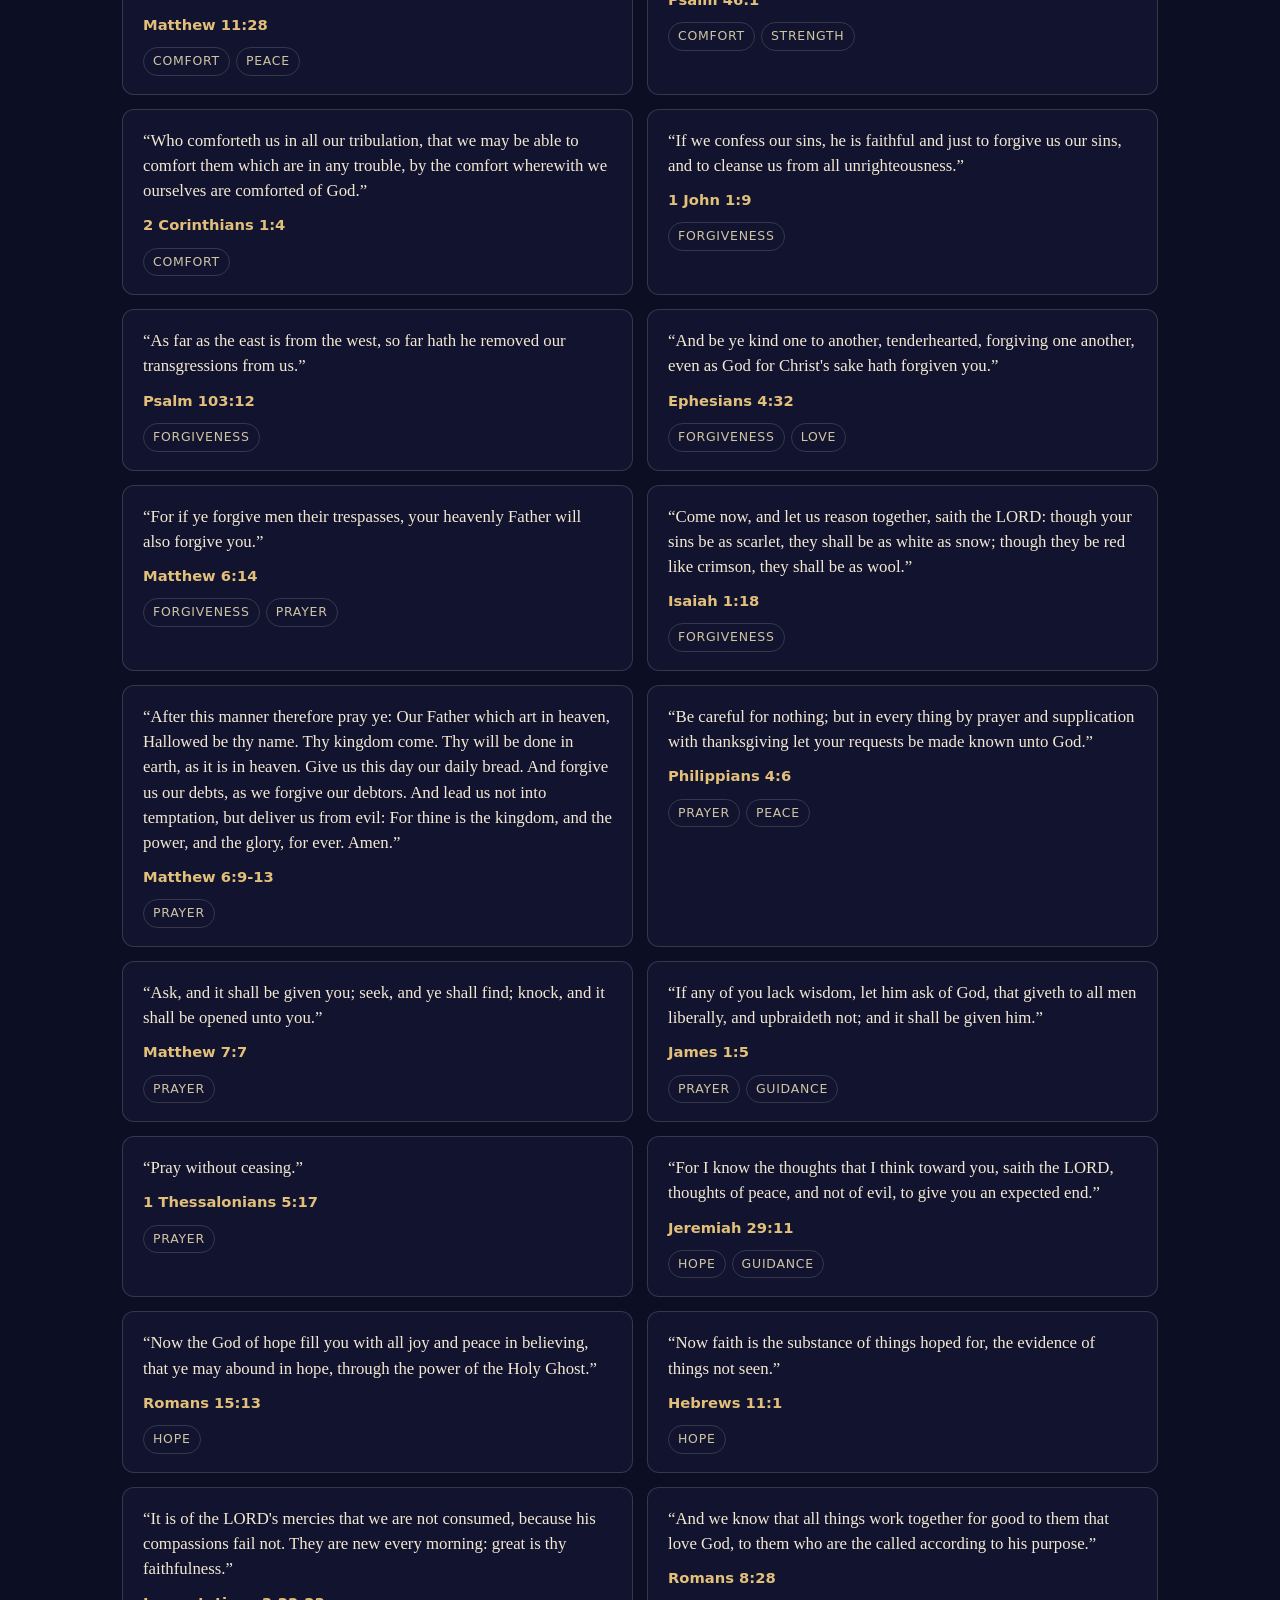
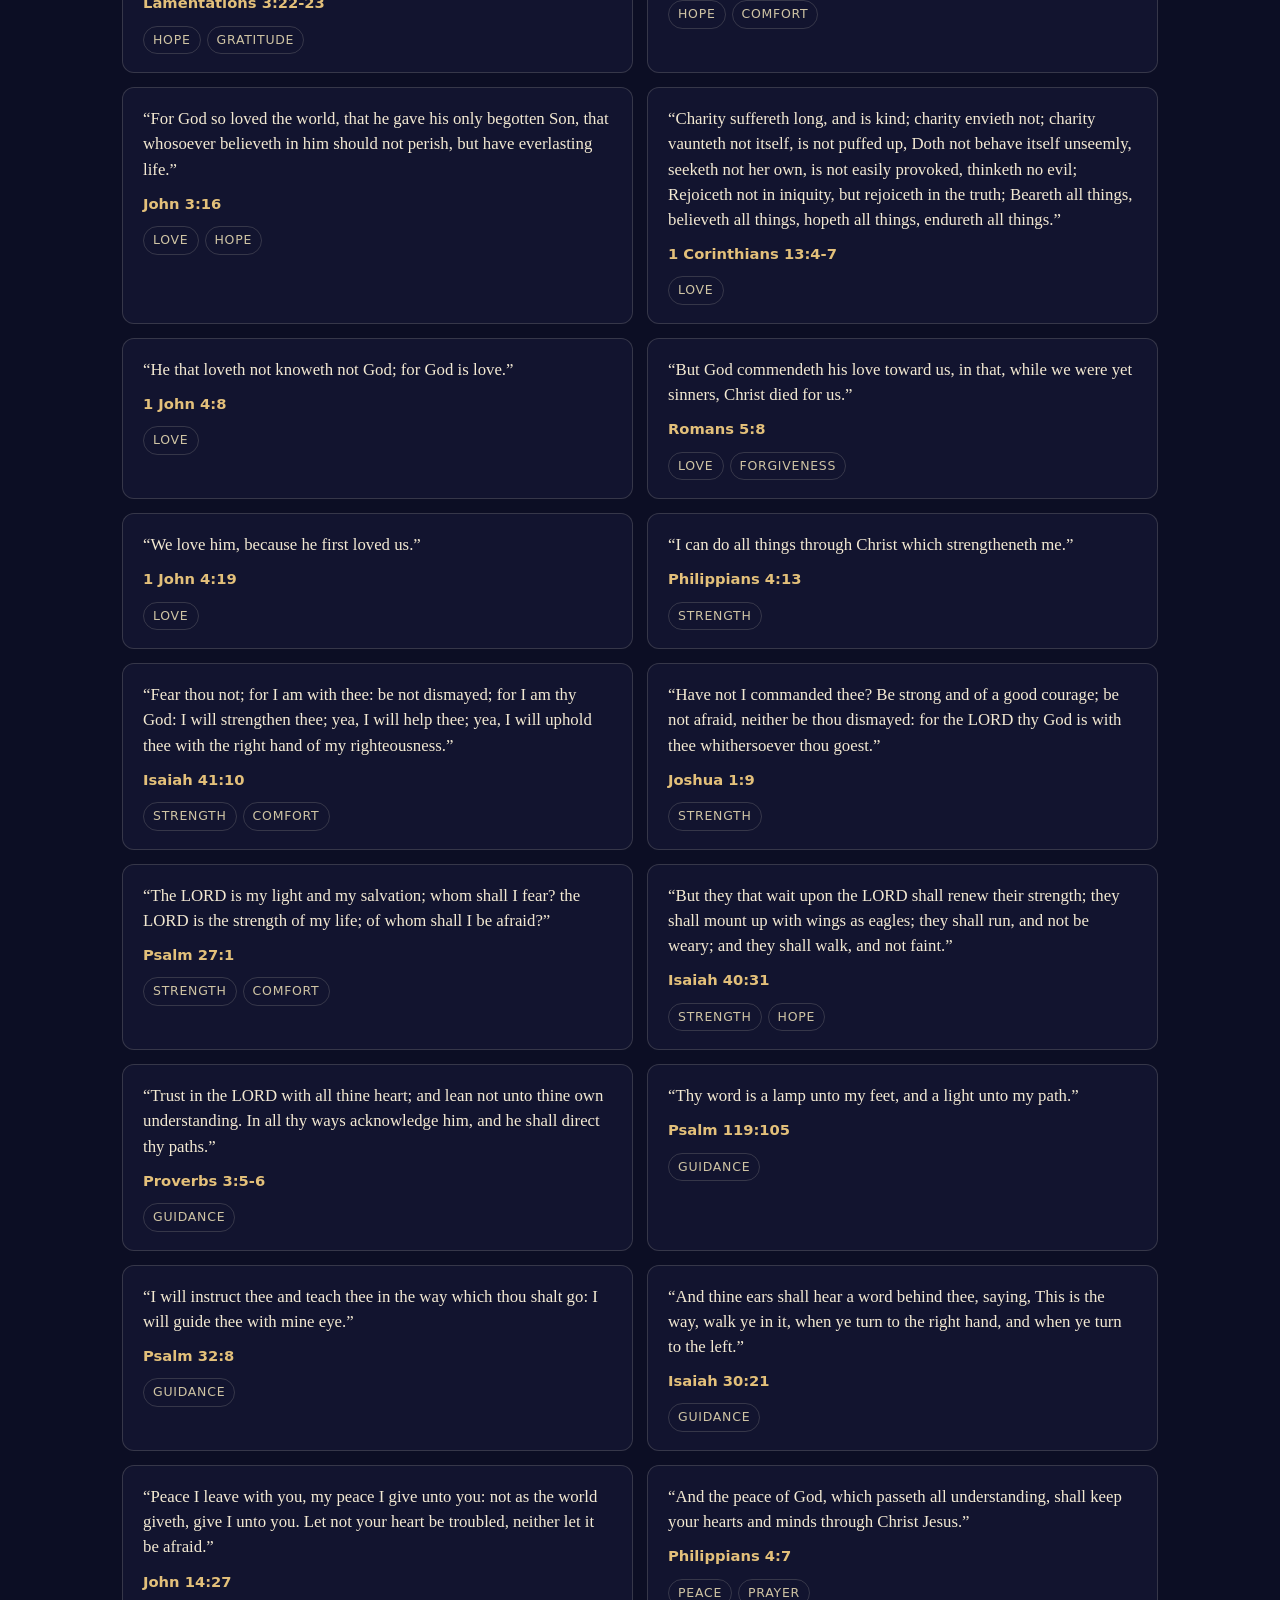
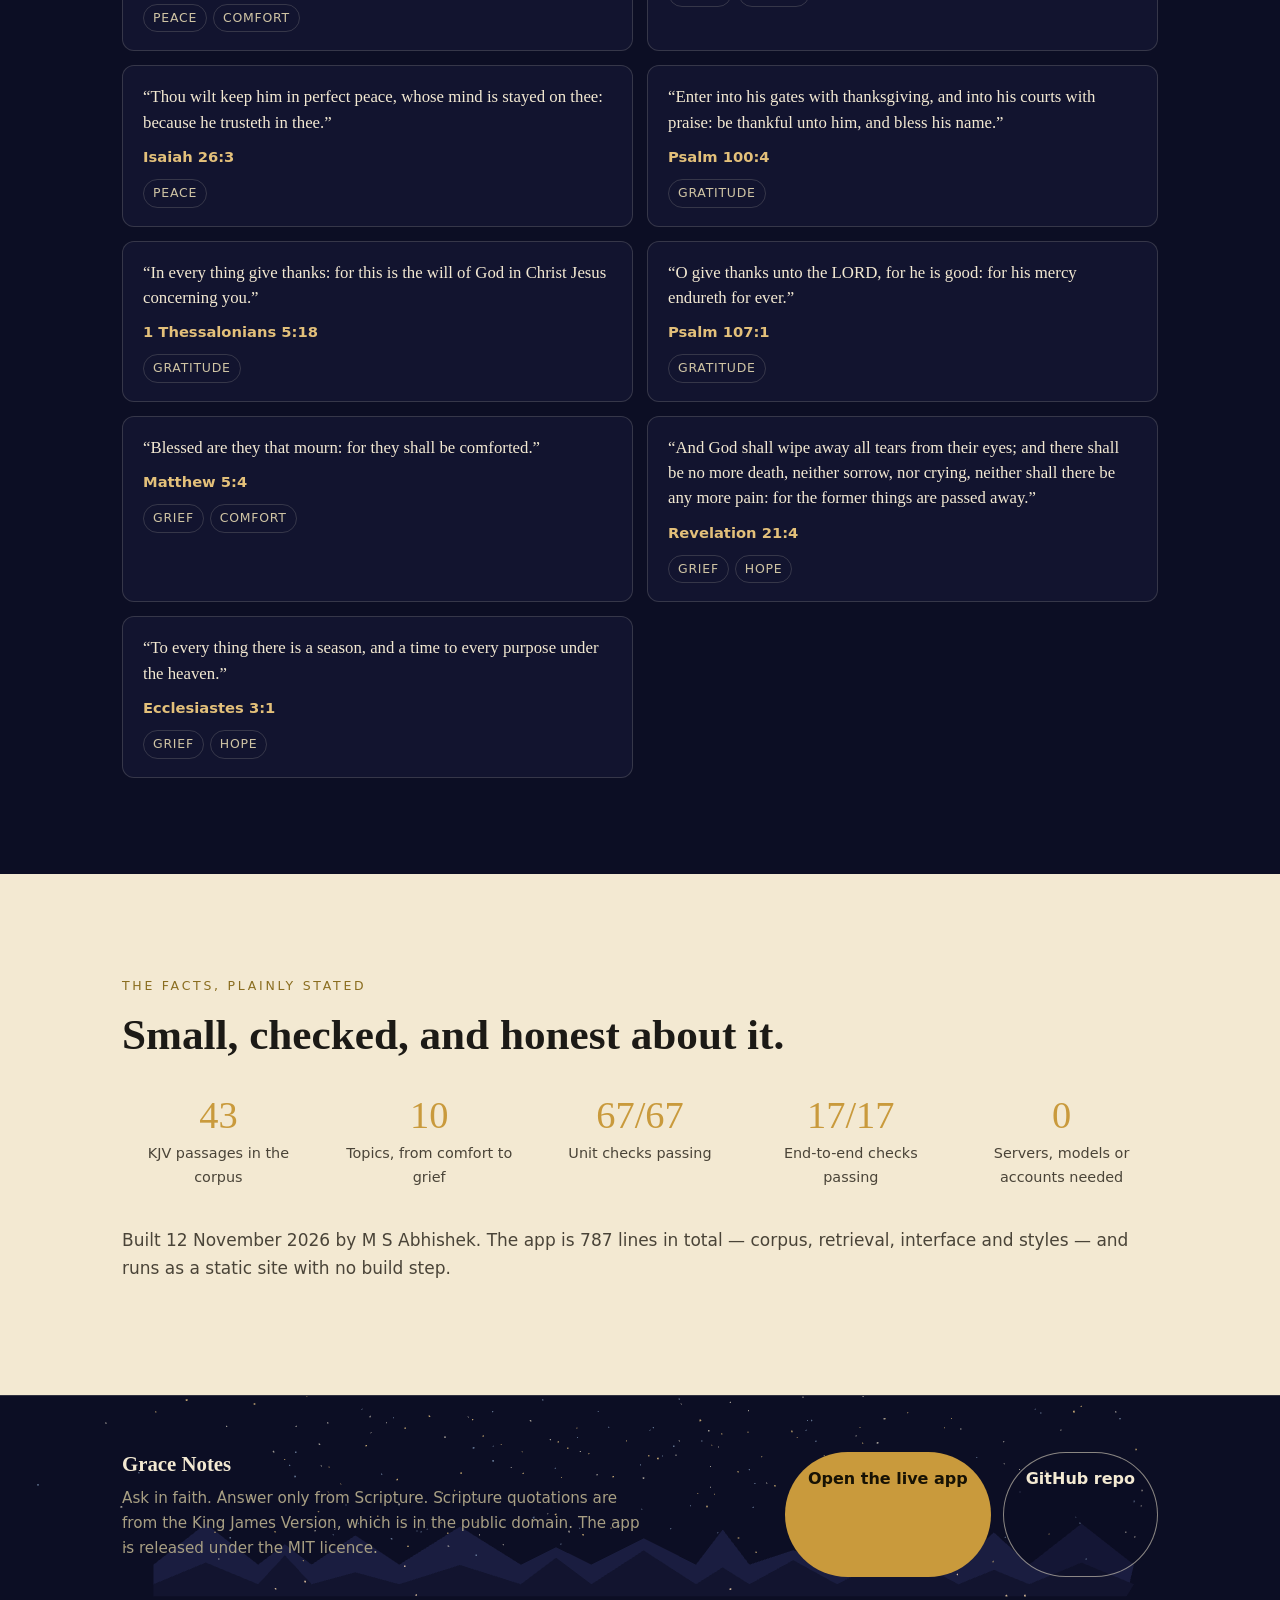
==== commit bd06cc18: "3D additions: glass orbs, light helix, scroll rotation, verse cylinder carousel, light particles, fo" ====
--- a/docs/index.html
+++ b/docs/index.html
@@ -9,6 +9,8 @@
 <link rel="stylesheet" href="css/style.css">
 </head>
 <body>
+
+<canvas id="page-particles" aria-hidden="true"></canvas>
 
 <header class="site-header">
   <div class="wrap">
@@ -98,6 +100,25 @@
     </div>
   </section>
 
+  <!-- VERSES IN THE ROUND -->
+  <section class="section" id="round">
+    <div class="wrap">
+      <p class="eyebrow reveal">Verses in the round</p>
+      <h2 class="reveal">Ten topics, turning slowly.</h2>
+      <p class="lede reveal" data-delay="1">Each face of the wheel is one of the ten topics, in its own colour, with the number of passages it holds. Drag it, use the arrow keys, or tap a face — tapping filters the verse explorer below to that topic.</p>
+      <div class="cylinder-wrap reveal" data-delay="2">
+        <canvas id="cylinder-canvas" tabindex="0" aria-label="Three-dimensional wheel of the ten topics. Use left and right arrow keys to turn it, Enter to open the facing topic."></canvas>
+        <div class="cylinder-controls">
+          <button type="button" class="cyl-btn" id="cyl-prev" aria-label="Turn the wheel to the previous topic">‹ Previous</button>
+          <span id="cyl-face-label" aria-live="polite"></span>
+          <button type="button" class="cyl-btn" id="cyl-next" aria-label="Turn the wheel to the next topic">Next ›</button>
+        </div>
+        <p class="cylinder-note">Drag to spin · Arrow keys turn it · Click a face to filter the explorer</p>
+      </div>
+      <p id="cyl-fallback" class="verse-empty" hidden>The wheel could not start in this browser — the verse explorer below still lists all 43 passages.</p>
+    </div>
+  </section>
+
   <!-- LIVE DEMO -->
   <section class="section" id="try">
     <div class="wrap">
@@ -159,6 +180,7 @@
 </main>
 
 <footer class="site-footer">
+  <canvas id="footer-canvas" aria-hidden="true"></canvas>
   <div class="wrap foot-grid">
     <div>
       <h3>Grace Notes</h3>
@@ -175,5 +197,8 @@
 <script src="js/retrieval.js"></script>
 <script src="js/main.js"></script>
 <script type="module" src="js/hero.js"></script>
+<script type="module" src="js/cylinder.js"></script>
+<script type="module" src="js/particles.js"></script>
+<script type="module" src="js/footer-scene.js"></script>
 </body>
 </html>
--- a/docs/css/style.css
+++ b/docs/css/style.css
@@ -262,6 +262,46 @@
 .site-footer p { color: #a89f83; font-size: 0.95rem; max-width: 520px; }
 .foot-links { display: flex; gap: 12px; flex-wrap: wrap; }
 
+/* ---------- Page-wide drifting light (Three.js, js/particles.js) ---------- */
+#page-particles {
+  position: fixed; inset: 0; width: 100%; height: 100%;
+  z-index: 3; pointer-events: none;
+}
+
+/* ---------- Verses in the round (3D topic wheel) ---------- */
+.cylinder-wrap {
+  margin-top: 36px; background: var(--night-2); border: 1px solid var(--line-dark);
+  border-radius: var(--radius); padding: 20px 20px 14px;
+}
+#cylinder-canvas {
+  width: 100%; height: 420px; display: block; cursor: grab;
+  touch-action: pan-y;
+}
+#cylinder-canvas:focus-visible { outline: 3px solid var(--gold); outline-offset: 4px; border-radius: 10px; }
+.cylinder-controls {
+  display: flex; align-items: center; justify-content: space-between; gap: 12px;
+  margin-top: 6px; flex-wrap: wrap;
+}
+.cyl-btn {
+  background: transparent; border: 1px solid rgba(243, 233, 210, 0.4); color: var(--parchment);
+  border-radius: 999px; padding: 9px 16px; font-size: 0.95rem; cursor: pointer;
+  transition: transform 0.2s ease, border-color 0.2s ease, background 0.2s ease;
+}
+.cyl-btn:hover { transform: translateY(-2px); border-color: var(--gold-soft); background: rgba(201, 154, 60, 0.14); }
+#cyl-face-label {
+  font-family: var(--serif); font-size: 1.15rem; color: var(--gold-soft);
+  text-align: center;
+}
+.cylinder-note { margin: 10px 0 4px; font-size: 0.9rem; color: #a89f83; text-align: center; }
+
+/* ---------- Footer ---------- */
+.site-footer { position: relative; overflow: hidden; }
+#footer-canvas {
+  position: absolute; inset: 0; width: 100%; height: 100%;
+  display: block; pointer-events: none;
+}
+.site-footer .foot-grid { position: relative; z-index: 2; }
+
 /* ---------- Responsive ---------- */
 @media (max-width: 820px) {
   .cards, .steps { grid-template-columns: 1fr; }
@@ -271,6 +311,7 @@
   .section { padding: 72px 0; }
   .ask-row { flex-direction: column; }
   .ask-row .btn { text-align: center; }
+  #cylinder-canvas { height: 340px; }
 }
 
 /* ---------- Reduced motion ---------- */
@@ -278,6 +319,6 @@
   html { scroll-behavior: auto; }
   .reveal { opacity: 1; transform: none; transition: none; }
   .kinetic .word > span { transform: none; opacity: 1; transition: none; }
-  .btn, .chip, .topic-btn { transition: none; }
-  .btn:hover, .chip:hover, .topic-btn:hover { transform: none; }
-}
+  .btn, .chip, .topic-btn, .cyl-btn { transition: none; }
+  .btn:hover, .chip:hover, .topic-btn:hover, .cyl-btn:hover { transform: none; }
+}
